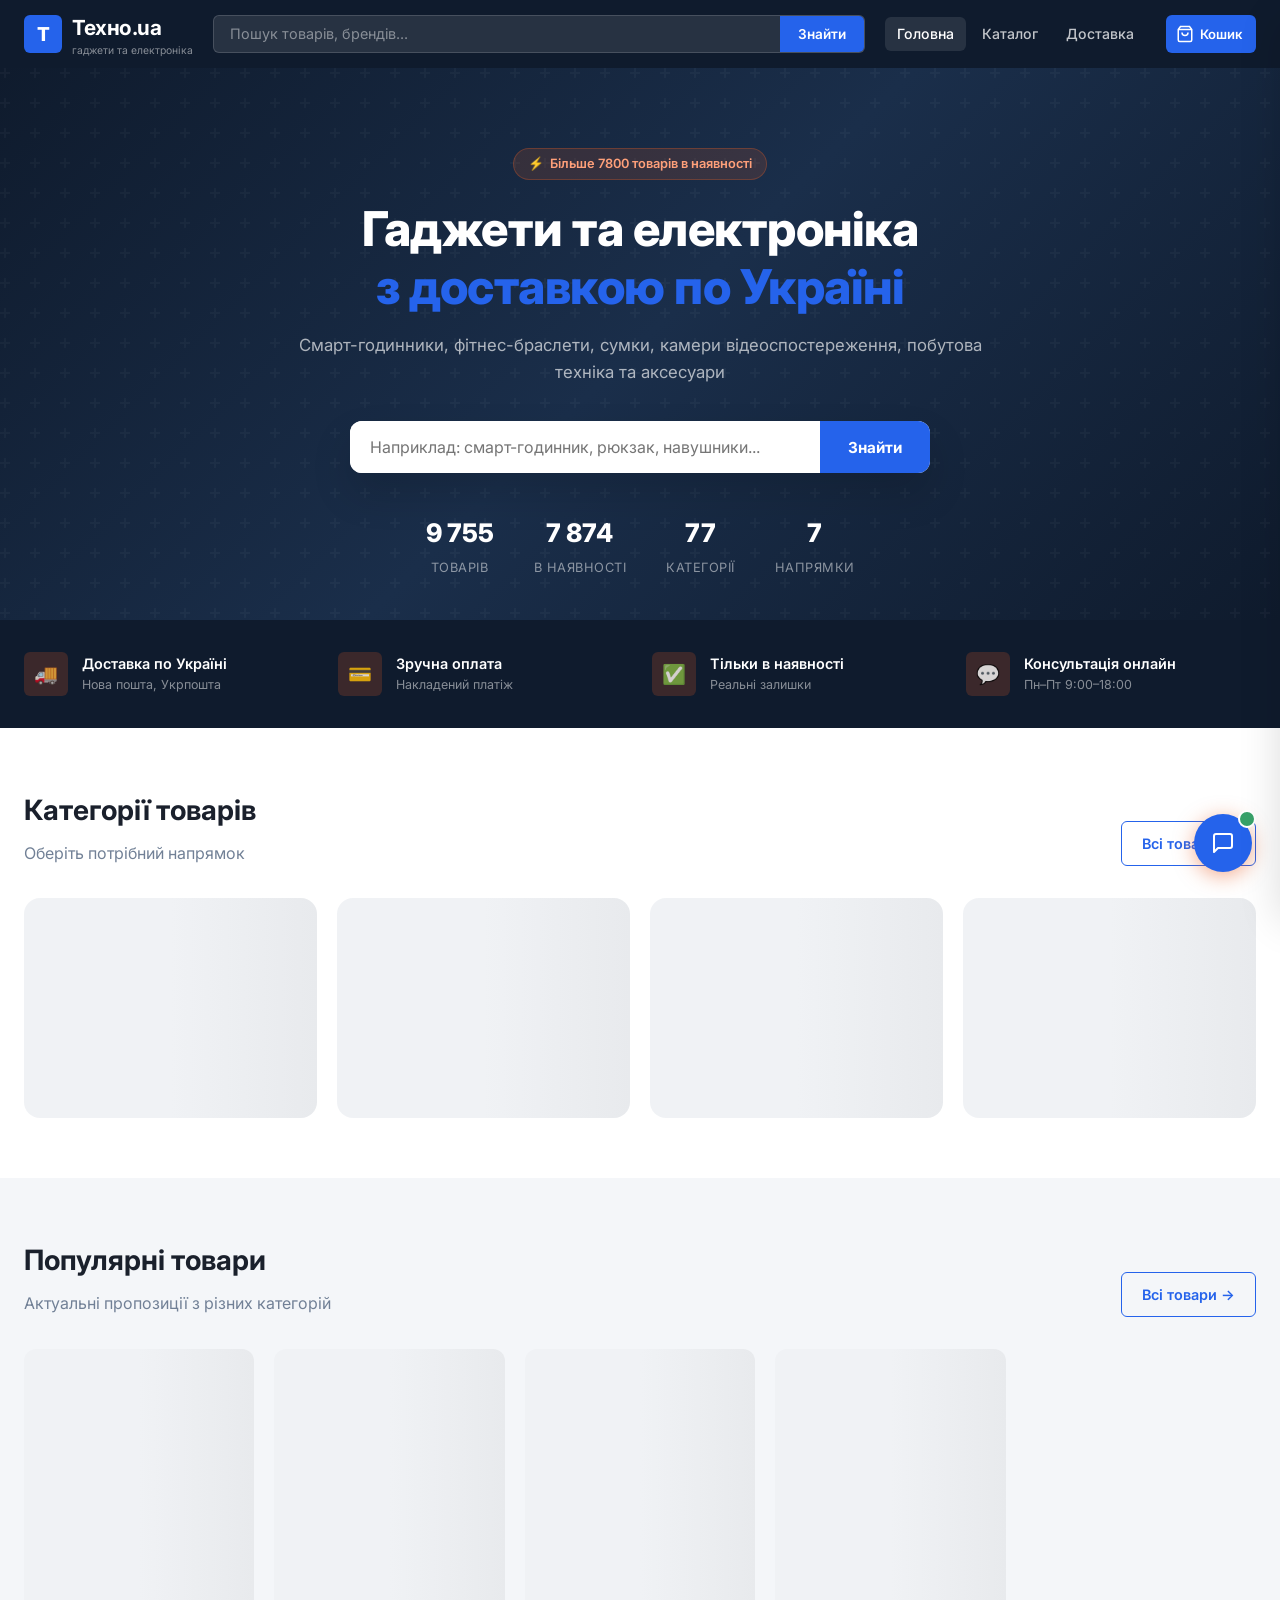
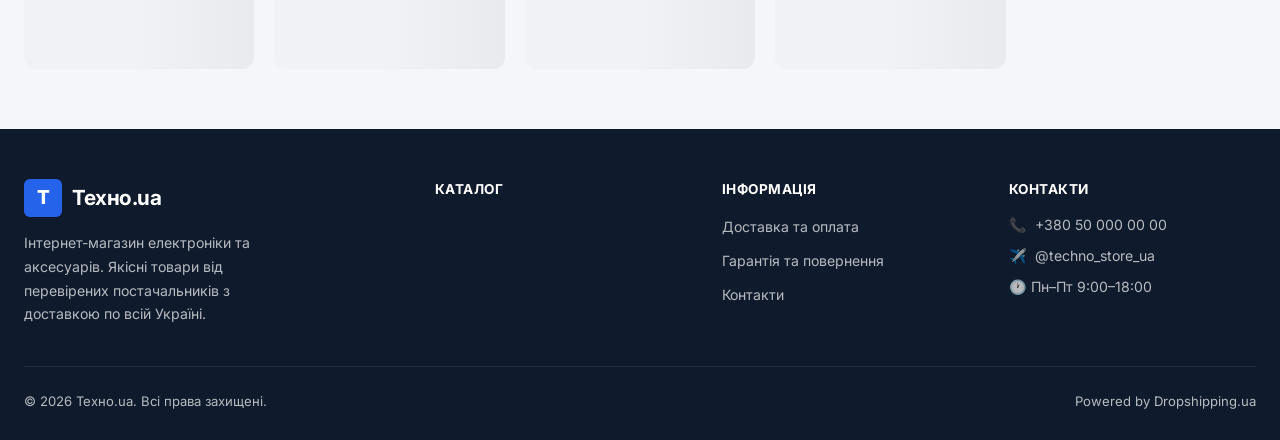
==== index.html @ caac03dc "feat: initial electronics shop setup — Техно.ua - build.py for feed 3537 (electronics/bags/watches)," ====
<!DOCTYPE html>
<html lang="uk">
<head>
  <meta charset="UTF-8">
  <meta name="viewport" content="width=device-width, initial-scale=1.0">
  <title>Техно.ua — Гаджети, годинники та електроніка з доставкою по Україні</title>
  <meta name="description" content="Інтернет-магазин електроніки та аксесуарів. Понад 7800 товарів в наявності: смарт-годинники, сумки, камери, побутова техніка. Доставка Новою Поштою по всій Україні.">
  <link rel="canonical" href="https://techno-ua.store/">
  <meta property="og:type" content="website">
  <meta property="og:url" content="https://techno-ua.store/">
  <meta property="og:title" content="Техно.ua — Гаджети та електроніка з доставкою">
  <meta property="og:description" content="Понад 7800 товарів в наявності: смарт-годинники, фітнес-браслети, сумки, камери, побутова техніка. Доставка по Україні.">
  <meta property="og:locale" content="uk_UA">
  <script type="application/ld+json">
  {"@context":"https://schema.org","@type":"OnlineStore","name":"Техно.ua","description":"Інтернет-магазин електроніки та аксесуарів з доставкою по Україні","url":"https://techno-ua.store","areaServed":"UA","currenciesAccepted":"UAH"}
  </script>
  <link rel="icon" type="image/svg+xml" href="favicon.svg">
  <link rel="preconnect" href="https://fonts.googleapis.com">
  <link rel="stylesheet" href="https://fonts.googleapis.com/css2?family=Inter:wght@400;500;600;700;800&display=swap">
  <link rel="stylesheet" href="css/style.css">
</head>
<body>

<header class="header" id="header">
  <div class="container">
    <div class="header__inner">
      <a href="index.html" class="logo">
        <div class="logo__mark">Т</div>
        <div>
          <span class="logo__text">Техно.ua</span>
          <span class="logo__sub">гаджети та електроніка</span>
        </div>
      </a>
      <div class="header__search">
        <input type="text" id="headerSearchInput" placeholder="Пошук товарів, брендів...">
        <button id="headerSearchBtn">Знайти</button>
      </div>
      <nav class="header__nav">
        <a href="index.html" class="active">Головна</a>
        <a href="catalog.html">Каталог</a>
        <a href="delivery.html">Доставка</a>
      </nav>
      <div class="header__actions">
        <button class="cart-btn" onclick="toggleCart()" title="Кошик">
          <svg width="18" height="18" fill="none" stroke="currentColor" stroke-width="2" viewBox="0 0 24 24">
            <path d="M6 2L3 6v14a2 2 0 002 2h14a2 2 0 002-2V6l-3-4z"/>
            <line x1="3" y1="6" x2="21" y2="6"/>
            <path d="M16 10a4 4 0 01-8 0"/>
          </svg>
          Кошик
          <span class="cart-badge" id="cartBadge">0</span>
        </button>
      </div>
    </div>
  </div>
</header>

<section class="hero">
  <div class="container">
    <div class="hero__inner">
      <div class="hero__tag">
        <span>⚡</span> Більше 7800 товарів в наявності
      </div>
      <h1>Гаджети та електроніка<br><span>з доставкою по Україні</span></h1>
      <p class="hero__sub">Смарт-годинники, фітнес-браслети, сумки, камери відеоспостереження, побутова техніка та аксесуари</p>
      <div class="hero__search">
        <input type="text" id="heroSearch" placeholder="Наприклад: смарт-годинник, рюкзак, навушники...">
        <button onclick="heroSearch()">Знайти</button>
      </div>
      <div class="hero__stats" id="heroStats">
        <div class="hero-stat"><span class="hero-stat__num">9 755</span><span class="hero-stat__label">Товарів</span></div>
        <div class="hero-stat"><span class="hero-stat__num">7 874</span><span class="hero-stat__label">В наявності</span></div>
        <div class="hero-stat"><span class="hero-stat__num">77</span><span class="hero-stat__label">Категорії</span></div>
        <div class="hero-stat"><span class="hero-stat__num">7</span><span class="hero-stat__label">Напрямки</span></div>
      </div>
    </div>
  </div>
</section>

<div class="features-strip">
  <div class="container">
    <div class="features-strip__grid">
      <div class="feature-item">
        <div class="feature-item__icon">🚚</div>
        <div>
          <div class="feature-item__title">Доставка по Україні</div>
          <div class="feature-item__sub">Нова пошта, Укрпошта</div>
        </div>
      </div>
      <div class="feature-item">
        <div class="feature-item__icon">💳</div>
        <div>
          <div class="feature-item__title">Зручна оплата</div>
          <div class="feature-item__sub">Накладений платіж</div>
        </div>
      </div>
      <div class="feature-item">
        <div class="feature-item__icon">✅</div>
        <div>
          <div class="feature-item__title">Тільки в наявності</div>
          <div class="feature-item__sub">Реальні залишки</div>
        </div>
      </div>
      <div class="feature-item">
        <div class="feature-item__icon">💬</div>
        <div>
          <div class="feature-item__title">Консультація онлайн</div>
          <div class="feature-item__sub">Пн–Пт 9:00–18:00</div>
        </div>
      </div>
    </div>
  </div>
</div>

<section class="section section--white">
  <div class="container">
    <div class="section__head">
      <div>
        <h2 class="section-title">Категорії товарів</h2>
        <p class="section-subtitle" style="margin-bottom:0">Оберіть потрібний напрямок</p>
      </div>
      <a href="catalog.html" class="btn btn--secondary">Всі товари →</a>
    </div>
    <div class="category-grid" id="categoryGrid">
      <div style="height:220px;border-radius:16px" class="skeleton"></div>
      <div style="height:220px;border-radius:16px" class="skeleton"></div>
      <div style="height:220px;border-radius:16px" class="skeleton"></div>
      <div style="height:220px;border-radius:16px" class="skeleton"></div>
    </div>
  </div>
</section>

<section class="section">
  <div class="container">
    <div class="section__head">
      <div>
        <h2 class="section-title">Популярні товари</h2>
        <p class="section-subtitle" style="margin-bottom:0">Актуальні пропозиції з різних категорій</p>
      </div>
      <a href="catalog.html" class="btn btn--secondary">Всі товари →</a>
    </div>
    <div class="products-grid" id="featuredGrid">
      <div style="height:320px;border-radius:12px" class="skeleton"></div>
      <div style="height:320px;border-radius:12px" class="skeleton"></div>
      <div style="height:320px;border-radius:12px" class="skeleton"></div>
      <div style="height:320px;border-radius:12px" class="skeleton"></div>
    </div>
  </div>
</section>

<footer class="footer">
  <div class="container">
    <div class="footer__grid">
      <div class="footer__brand">
        <a href="index.html" class="logo" style="margin-bottom:14px">
          <div class="logo__mark">Т</div>
          <span class="logo__text">Техно.ua</span>
        </a>
        <p>Інтернет-магазин електроніки та аксесуарів. Якісні товари від перевірених постачальників з доставкою по всій Україні.</p>
      </div>
      <div>
        <h4>Каталог</h4>
        <ul id="footerCats"></ul>
      </div>
      <div>
        <h4>Інформація</h4>
        <ul>
          <li><a href="delivery.html">Доставка та оплата</a></li>
          <li><a href="#">Гарантія та повернення</a></li>
          <li><a href="#">Контакти</a></li>
        </ul>
      </div>
      <div>
        <h4>Контакти</h4>
        <ul class="footer__contact">
          <li>📞 <a href="tel:+380500000000">+380 50 000 00 00</a></li>
          <li>✈️ <a href="https://t.me/techno_store_ua" target="_blank" rel="noopener">@techno_store_ua</a></li>
          <li>🕐 Пн–Пт 9:00–18:00</li>
        </ul>
      </div>
    </div>
    <div class="footer__bottom">
      <span>© 2026 Техно.ua. Всі права захищені.</span>
      <span>Powered by Dropshipping.ua</span>
    </div>
  </div>
</footer>

<script src="config.js"></script>
<script src="js/app.js"></script>
<script src="js/chat.js"></script>
<script>
function heroSearch() {
  const q = document.getElementById('heroSearch').value.trim();
  if (q) window.location.href = `catalog.html?search=${encodeURIComponent(q)}`;
}
document.getElementById('heroSearch').addEventListener('keydown', e => {
  if (e.key === 'Enter') heroSearch();
});

const GROUP_EMOJI = {
  godynnyky: '⌚', sumky: '👜', valisy: '🧳',
  elektronika: '🎧', bezpeka: '📷', dim: '🏠', foto: '📸',
};

async function initHome() {
  try {
    const catalog = await DataLoader.catalog();

    document.getElementById('heroStats').innerHTML = `
      <div class="hero-stat"><span class="hero-stat__num">${catalog.stats.total.toLocaleString('uk')}</span><span class="hero-stat__label">Товарів</span></div>
      <div class="hero-stat"><span class="hero-stat__num">${catalog.stats.available.toLocaleString('uk')}</span><span class="hero-stat__label">В наявності</span></div>
      <div class="hero-stat"><span class="hero-stat__num">${catalog.stats.categories}</span><span class="hero-stat__label">Категорії</span></div>
      <div class="hero-stat"><span class="hero-stat__num">${catalog.stats.groups}</span><span class="hero-stat__label">Напрямки</span></div>`;

    document.getElementById('categoryGrid').innerHTML = catalog.groups.map(g => `
      <a href="catalog.html?group=${g.id}" class="category-card">
        <div class="category-card__img${g.cover ? '' : ' category-card__img--placeholder'}">
          ${g.cover
            ? `<img src="${g.cover}" alt="${escHtml(g.name)}" loading="lazy">`
            : `<span>${GROUP_EMOJI[g.id] || '📦'}</span>`}
        </div>
        <div class="category-card__body">
          <div>
            <div class="category-card__name">${escHtml(g.name)}</div>
            <div class="category-card__count">${g.total.toLocaleString('uk')} товарів</div>
          </div>
          <div class="category-card__arrow">→</div>
        </div>
      </a>`).join('');

    document.getElementById('footerCats').innerHTML = catalog.groups.map(g =>
      `<li><a href="catalog.html?group=${g.id}">${escHtml(g.name)}</a></li>`).join('');

    const featured = await DataLoader.featured();
    document.getElementById('featuredGrid').innerHTML = featured.slice(0, 8).map(renderProductCard).join('');

  } catch (e) {
    console.error(e);
  }
}

initHome();
</script>
</body>
</html>
---- css/style.css ----
/* =============================================
   CSS VARIABLES & RESET
   ============================================= */
:root {
  --primary:       #0f1b2d;
  --primary-light: #1a2e4a;
  --accent:        #2563EB;
  --accent-hover:  #1d4ed8;
  --accent-light:  #eff6ff;
  --bg:            #f4f6f9;
  --card:          #ffffff;
  --text:          #1a202c;
  --text-2:        #4a5568;
  --text-muted:    #718096;
  --border:        #e2e8f0;
  --border-light:  #f0f2f5;
  --success:       #38a169;
  --success-bg:    #f0fff4;
  --danger:        #e53e3e;
  --shadow-sm:     0 1px 3px rgba(0,0,0,.08);
  --shadow-md:     0 4px 12px rgba(0,0,0,.10);
  --shadow-lg:     0 8px 30px rgba(0,0,0,.12);
  --shadow-xl:     0 20px 40px rgba(0,0,0,.14);
  --radius-sm:     6px;
  --radius:        12px;
  --radius-lg:     16px;
  --radius-xl:     24px;
  --transition:    .2s ease;
  --header-h:      68px;
}

*, *::before, *::after { box-sizing: border-box; margin: 0; padding: 0; }
html { scroll-behavior: smooth; }
body {
  font-family: 'Inter', -apple-system, BlinkMacSystemFont, 'Segoe UI', sans-serif;
  background: var(--bg);
  color: var(--text);
  line-height: 1.6;
  min-height: 100vh;
}
img { display: block; max-width: 100%; }
a { text-decoration: none; color: inherit; }
button { cursor: pointer; border: none; background: none; font-family: inherit; }
input, textarea, select { font-family: inherit; }
ul { list-style: none; }

/* =============================================
   LAYOUT
   ============================================= */
.container {
  max-width: 1280px;
  margin: 0 auto;
  padding: 0 24px;
}
.container--narrow { max-width: 960px; }

/* =============================================
   TYPOGRAPHY
   ============================================= */
.section-title {
  font-size: 1.75rem;
  font-weight: 700;
  color: var(--text);
  margin-bottom: 8px;
}
.section-subtitle {
  font-size: 1rem;
  color: var(--text-muted);
  margin-bottom: 32px;
}

/* =============================================
   BUTTONS
   ============================================= */
.btn {
  display: inline-flex;
  align-items: center;
  gap: 8px;
  padding: 10px 20px;
  border-radius: var(--radius-sm);
  font-size: .9rem;
  font-weight: 600;
  transition: all var(--transition);
  white-space: nowrap;
}
.btn--primary {
  background: var(--accent);
  color: #fff;
}
.btn--primary:hover { background: var(--accent-hover); transform: translateY(-1px); box-shadow: 0 4px 12px rgba(232,93,38,.35); }
.btn--secondary {
  background: transparent;
  color: var(--accent);
  border: 1.5px solid var(--accent);
}
.btn--secondary:hover { background: var(--accent-light); }
.btn--dark {
  background: var(--primary);
  color: #fff;
}
.btn--dark:hover { background: var(--primary-light); }
.btn--ghost {
  background: rgba(255,255,255,.12);
  color: #fff;
  border: 1.5px solid rgba(255,255,255,.25);
}
.btn--ghost:hover { background: rgba(255,255,255,.22); }
.btn--sm { padding: 7px 14px; font-size: .8rem; }
.btn--lg { padding: 14px 28px; font-size: 1rem; }
.btn--full { width: 100%; justify-content: center; }
.btn:disabled { opacity: .5; cursor: not-allowed; transform: none !important; }

/* =============================================
   HEADER
   ============================================= */
.header {
  position: fixed;
  top: 0; left: 0; right: 0;
  height: var(--header-h);
  background: var(--primary);
  z-index: 1000;
  transition: box-shadow var(--transition);
  display: flex;
  align-items: center;
}
.header.scrolled { box-shadow: 0 2px 20px rgba(0,0,0,.3); }
.header > .container { width: 100%; }
.header__inner {
  display: grid;
  grid-template-columns: auto 1fr auto auto;
  align-items: center;
  gap: 20px;
  width: 100%;
}
.logo {
  display: flex;
  align-items: center;
  gap: 10px;
  flex-shrink: 0;
}
.logo__mark {
  width: 38px; height: 38px;
  background: var(--accent);
  border-radius: var(--radius-sm);
  display: flex; align-items: center; justify-content: center;
  font-size: 1.2rem;
  font-weight: 800;
  color: #fff;
}
.logo__text {
  font-size: 1.3rem;
  font-weight: 700;
  color: #fff;
  letter-spacing: -.5px;
}
.logo__sub {
  font-size: .65rem;
  color: rgba(255,255,255,.5);
  font-weight: 400;
  display: block;
  line-height: 1;
  margin-top: 2px;
}

.header__search {
  flex: 1 1 0%;
  min-width: 0;
  max-width: 700px;
  display: flex;
  height: 38px;
  background: rgba(255,255,255,.1);
  border-radius: var(--radius-sm);
  border: 1.5px solid rgba(255,255,255,.15);
  overflow: hidden;
  transition: border-color var(--transition);
}
.header__search:focus-within {
  border-color: var(--accent);
  background: rgba(255,255,255,.15);
}
.header__search input {
  flex: 1;
  background: none;
  border: none;
  color: #fff;
  padding: 0 16px;
  font-size: .9rem;
  outline: none;
}
.header__search input::placeholder { color: rgba(255,255,255,.45); }
.header__search button {
  padding: 0 18px;
  background: var(--accent);
  color: #fff;
  font-weight: 600;
  font-size: .85rem;
  transition: background var(--transition);
}
.header__search button:hover { background: var(--accent-hover); }

.header__actions {
  display: flex;
  align-items: center;
  gap: 12px;
  flex-shrink: 0;
}
.header__nav {
  display: flex;
  align-items: center;
  gap: 4px;
  flex-shrink: 0;
}
.header__nav a {
  color: rgba(255,255,255,.75);
  font-size: .88rem;
  font-weight: 500;
  padding: 6px 12px;
  border-radius: var(--radius-sm);
  transition: all var(--transition);
}
.header__nav a:hover, .header__nav a.active {
  color: #fff;
  background: rgba(255,255,255,.1);
}
.cart-btn {
  position: relative;
  height: 38px;
  padding: 0 14px 0 10px;
  border-radius: var(--radius-sm);
  background: var(--accent);
  border: none;
  color: #fff;
  display: flex; align-items: center; gap: 6px;
  font-size: .82rem;
  font-weight: 600;
  transition: all var(--transition);
  white-space: nowrap;
  flex-shrink: 0;
}
.cart-btn:hover { background: var(--accent-hover); transform: translateY(-1px); }
.cart-btn__label { display: flex; align-items: center; gap: 6px; }
.cart-badge {
  background: #fff;
  color: var(--accent);
  font-size: .72rem;
  font-weight: 800;
  min-width: 20px; height: 20px;
  border-radius: 10px;
  display: none; align-items: center; justify-content: center;
  padding: 0 5px;
}
.cart-badge.visible { display: flex; }

/* =============================================
   HERO
   ============================================= */
.hero {
  margin-top: var(--header-h);
  background: linear-gradient(135deg, #0f1b2d 0%, #1a2e4a 50%, #0f1b2d 100%);
  padding: 80px 0 40px;
  min-height: 480px;
  display: flex;
  align-items: center;
  position: relative;
  overflow: hidden;
}
.hero::before {
  content: '';
  position: absolute; inset: 0;
  background: url("data:image/svg+xml,%3Csvg width='60' height='60' viewBox='0 0 60 60' xmlns='http://www.w3.org/2000/svg'%3E%3Cg fill='none' fill-rule='evenodd'%3E%3Cg fill='%23ffffff' fill-opacity='0.03'%3E%3Cpath d='M36 34v-4h-2v4h-4v2h4v4h2v-4h4v-2h-4zm0-30V0h-2v4h-4v2h4v4h2V6h4V4h-4zM6 34v-4H4v4H0v2h4v4h2v-4h4v-2H6zM6 4V0H4v4H0v2h4v4h2V6h4V4H6z'/%3E%3C/g%3E%3C/g%3E%3C/svg%3E");
}
.hero__inner {
  position: relative;
  text-align: center;
  max-width: 720px;
  margin: 0 auto;
}
.hero__tag {
  display: inline-flex;
  align-items: center;
  gap: 6px;
  background: rgba(232,93,38,.15);
  border: 1px solid rgba(232,93,38,.3);
  color: #ffa07a;
  padding: 5px 14px;
  border-radius: 20px;
  font-size: .8rem;
  font-weight: 600;
  margin-bottom: 20px;
}
.hero h1 {
  font-size: clamp(2rem, 5vw, 3rem);
  font-weight: 800;
  color: #fff;
  line-height: 1.2;
  margin-bottom: 16px;
  letter-spacing: -.5px;
}
.hero h1 span { color: var(--accent); }
.hero__sub {
  font-size: 1.05rem;
  color: rgba(255,255,255,.65);
  margin-bottom: 36px;
}
.hero__search {
  display: flex;
  background: #fff;
  border-radius: var(--radius);
  overflow: hidden;
  box-shadow: var(--shadow-xl);
  max-width: 580px;
  margin: 0 auto 40px;
}
.hero__search input {
  flex: 1;
  border: none;
  padding: 16px 20px;
  font-size: 1rem;
  outline: none;
  color: var(--text);
}
.hero__search button {
  padding: 0 28px;
  background: var(--accent);
  color: #fff;
  font-weight: 700;
  font-size: .95rem;
  transition: background var(--transition);
  white-space: nowrap;
}
.hero__search button:hover { background: var(--accent-hover); }
.hero__stats {
  display: flex;
  justify-content: center;
  gap: 40px;
  flex-wrap: wrap;
}
.hero-stat {
  text-align: center;
}
.hero-stat__num {
  font-size: 1.6rem;
  font-weight: 800;
  color: #fff;
  display: block;
}
.hero-stat__label {
  font-size: .8rem;
  color: rgba(255,255,255,.5);
  text-transform: uppercase;
  letter-spacing: .5px;
}

/* =============================================
   SECTIONS
   ============================================= */
.section { padding: 60px 0; }
.section--sm { padding: 40px 0; }
.section--grey { background: var(--bg); }
.section--white { background: #fff; }
.section--dark { background: var(--primary); color: #fff; }
.section__head {
  display: flex;
  align-items: flex-end;
  justify-content: space-between;
  margin-bottom: 32px;
  flex-wrap: wrap;
  gap: 12px;
}

/* =============================================
   CATEGORY CARDS
   ============================================= */
.category-grid {
  display: grid;
  grid-template-columns: repeat(auto-fill, minmax(260px, 1fr));
  gap: 20px;
}
.category-card {
  background: var(--card);
  border-radius: var(--radius-lg);
  overflow: hidden;
  box-shadow: var(--shadow-sm);
  border: 1.5px solid var(--border);
  cursor: pointer;
  transition: all var(--transition);
  text-decoration: none;
  color: inherit;
  display: block;
}
.category-card:hover {
  transform: translateY(-4px);
  box-shadow: var(--shadow-lg);
  border-color: var(--accent);
}
.category-card__img {
  height: 160px;
  overflow: hidden;
  background: #f0f2f5;
  position: relative;
}
.category-card__img img {
  width: 100%; height: 100%;
  object-fit: cover;
  transition: transform .4s ease;
}
.category-card:hover .category-card__img img { transform: scale(1.05); }
.category-card__img--placeholder {
  display: flex; align-items: center; justify-content: center;
  font-size: 3rem;
}
.category-card__body {
  padding: 16px 18px;
  display: flex;
  align-items: center;
  justify-content: space-between;
}
.category-card__name {
  font-weight: 600;
  font-size: .95rem;
  color: var(--text);
}
.category-card__count {
  font-size: .8rem;
  color: var(--text-muted);
  margin-top: 2px;
}
.category-card__arrow {
  width: 32px; height: 32px;
  background: var(--accent-light);
  border-radius: 50%;
  display: flex; align-items: center; justify-content: center;
  color: var(--accent);
  font-size: .8rem;
  flex-shrink: 0;
  transition: all var(--transition);
}
.category-card:hover .category-card__arrow {
  background: var(--accent);
  color: #fff;
}

/* Sub-categories in catalog sidebar */
.cat-group { margin-bottom: 8px; }
.cat-group__title {
  font-weight: 700;
  font-size: .8rem;
  text-transform: uppercase;
  letter-spacing: .5px;
  color: var(--text-muted);
  padding: 8px 12px 4px;
}
.cat-item {
  display: flex;
  align-items: center;
  justify-content: space-between;
  padding: 8px 12px;
  border-radius: var(--radius-sm);
  cursor: pointer;
  transition: all var(--transition);
  font-size: .9rem;
  color: var(--text-2);
}
.cat-item:hover, .cat-item.active {
  background: var(--accent-light);
  color: var(--accent);
}
.cat-item .count {
  font-size: .75rem;
  background: var(--border);
  padding: 2px 7px;
  border-radius: 10px;
  color: var(--text-muted);
}
.cat-item.active .count { background: var(--accent); color: #fff; }

/* =============================================
   PRODUCT CARDS
   ============================================= */
.products-grid {
  display: grid;
  grid-template-columns: repeat(auto-fill, minmax(220px, 1fr));
  gap: 20px;
}
.product-card {
  background: var(--card);
  border-radius: var(--radius);
  border: 1.5px solid var(--border);
  overflow: hidden;
  box-shadow: var(--shadow-sm);
  transition: all var(--transition);
  display: flex;
  flex-direction: column;
  position: relative;
}
.product-card:hover {
  transform: translateY(-3px);
  box-shadow: var(--shadow-md);
  border-color: #c5cfe0;
}
.product-card__img {
  aspect-ratio: 1;
  background: #f8f9fb;
  overflow: hidden;
  display: flex;
  align-items: center;
  justify-content: center;
  padding: 12px;
}
.product-card__img img {
  width: 100%; height: 100%;
  object-fit: contain;
  transition: transform .3s ease;
}
.product-card:hover .product-card__img img { transform: scale(1.06); }
.product-card__img--empty {
  font-size: 3rem;
  color: var(--border);
}
.product-card--unavailable .product-card__img img {
  opacity: .5;
  filter: grayscale(.4);
}
.product-card__unavailable {
  font-size: .8rem;
  color: var(--text-muted);
  padding: 6px 0;
}
.product-card__body {
  padding: 14px 14px 0;
  flex: 1;
}
.product-card__vendor {
  font-size: .72rem;
  font-weight: 600;
  color: var(--text-muted);
  text-transform: uppercase;
  letter-spacing: .4px;
  margin-bottom: 5px;
}
.product-card__name {
  font-size: .88rem;
  font-weight: 600;
  color: var(--text);
  line-height: 1.4;
  display: -webkit-box;
  -webkit-line-clamp: 2;
  -webkit-box-orient: vertical;
  overflow: hidden;
  margin-bottom: 10px;
  cursor: pointer;
}
.product-card__name:hover { color: var(--accent); }
.product-card__price {
  font-size: 1.15rem;
  font-weight: 800;
  color: var(--accent);
}
.product-card__price-sub {
  font-size: .75rem;
  color: var(--text-muted);
}
.product-card__footer {
  padding: 12px 14px 14px;
  display: flex;
  gap: 8px;
}
.product-card__footer .btn { flex: 1; padding: 8px 10px; font-size: .8rem; }

/* Skeleton loader */
.skeleton {
  background: linear-gradient(90deg, #f0f2f5 25%, #e8eaed 50%, #f0f2f5 75%);
  background-size: 200% 100%;
  animation: skeleton-shimmer 1.4s infinite;
  border-radius: 4px;
}
@keyframes skeleton-shimmer {
  0% { background-position: 200% 0; }
  100% { background-position: -200% 0; }
}
.product-card--skeleton .product-card__img { background: #f0f2f5; }
.skeleton-line { height: 12px; margin: 6px 0; }
.skeleton-line--title { height: 14px; width: 90%; }
.skeleton-line--short { width: 50%; }

/* =============================================
   CATALOG PAGE
   ============================================= */
.catalog-layout {
  display: grid;
  grid-template-columns: 260px 1fr;
  gap: 28px;
  margin-top: calc(var(--header-h) + 20px);
  padding-bottom: 60px;
}
.catalog-sidebar {
  position: sticky;
  top: calc(var(--header-h) + 20px);
  height: calc(100vh - var(--header-h) - 40px);
  overflow-y: auto;
  background: var(--card);
  border-radius: var(--radius-lg);
  border: 1.5px solid var(--border);
  padding: 20px 0;
  scrollbar-width: thin;
  scrollbar-color: var(--border) transparent;
}
.catalog-sidebar::-webkit-scrollbar { width: 4px; }
.catalog-sidebar::-webkit-scrollbar-track { background: transparent; }
.catalog-sidebar::-webkit-scrollbar-thumb { background: var(--border); border-radius: 2px; }

.sidebar-section { padding: 0 16px 16px; border-bottom: 1px solid var(--border-light); margin-bottom: 16px; }
.sidebar-section:last-child { border-bottom: none; margin-bottom: 0; }
.sidebar-section__title {
  font-weight: 700;
  font-size: .8rem;
  text-transform: uppercase;
  letter-spacing: .5px;
  color: var(--text-muted);
  margin-bottom: 12px;
}

.filter-range { display: flex; gap: 8px; align-items: center; }
.filter-range input[type="number"] {
  width: 90px;
  border: 1.5px solid var(--border);
  border-radius: var(--radius-sm);
  padding: 7px 10px;
  font-size: .85rem;
  color: var(--text);
  outline: none;
  transition: border-color var(--transition);
}
.filter-range input:focus { border-color: var(--accent); }
.filter-range span { color: var(--text-muted); font-size: .85rem; }

.filter-toggle {
  display: flex;
  align-items: center;
  justify-content: space-between;
  gap: 10px;
  cursor: pointer;
}
.filter-toggle label { font-size: .9rem; color: var(--text-2); cursor: pointer; font-weight: 500; }
.toggle-switch {
  width: 42px; height: 24px;
  background: var(--border);
  border-radius: 12px;
  position: relative;
  transition: background var(--transition);
  flex-shrink: 0;
  cursor: pointer;
}
.toggle-switch.on { background: var(--success); }
.toggle-switch::after {
  content: '';
  position: absolute;
  width: 18px; height: 18px;
  background: #fff;
  border-radius: 50%;
  top: 3px; left: 3px;
  transition: transform var(--transition);
  box-shadow: 0 1px 3px rgba(0,0,0,.2);
}
.toggle-switch.on::after { transform: translateX(18px); }

.vendor-list { max-height: 180px; overflow-y: auto; }
.vendor-check {
  display: flex;
  align-items: center;
  gap: 8px;
  padding: 4px 0;
  cursor: pointer;
  font-size: .88rem;
  color: var(--text-2);
}
.vendor-check input[type="checkbox"] { accent-color: var(--accent); width: 15px; height: 15px; cursor: pointer; }

.catalog-main {}
.catalog-filter-btn { display: none; }
.catalog-topbar {
  display: flex;
  align-items: center;
  justify-content: space-between;
  margin-bottom: 20px;
  flex-wrap: wrap;
  gap: 12px;
}
.catalog-topbar__info {
  font-size: .9rem;
  color: var(--text-muted);
}
.catalog-topbar__info strong { color: var(--text); }
.sort-select {
  border: 1.5px solid var(--border);
  border-radius: var(--radius-sm);
  padding: 8px 12px;
  font-size: .88rem;
  color: var(--text);
  background: var(--card);
  outline: none;
  cursor: pointer;
  transition: border-color var(--transition);
}
.sort-select:focus { border-color: var(--accent); }

/* Breadcrumbs */
.breadcrumb {
  display: flex;
  align-items: center;
  gap: 6px;
  font-size: .85rem;
  color: var(--text-muted);
  margin-bottom: 20px;
  flex-wrap: wrap;
}
.breadcrumb a { color: var(--text-muted); transition: color var(--transition); }
.breadcrumb a:hover { color: var(--accent); }
.breadcrumb__sep { color: var(--border); }
.breadcrumb__current { color: var(--text-2); font-weight: 500; }

/* Pagination */
.pagination {
  display: flex;
  align-items: center;
  justify-content: center;
  gap: 6px;
  margin-top: 40px;
  flex-wrap: wrap;
}
.page-btn {
  width: 38px; height: 38px;
  border-radius: var(--radius-sm);
  display: flex; align-items: center; justify-content: center;
  font-size: .88rem;
  font-weight: 600;
  border: 1.5px solid var(--border);
  background: var(--card);
  color: var(--text-2);
  transition: all var(--transition);
  cursor: pointer;
}
.page-btn:hover { border-color: var(--accent); color: var(--accent); }
.page-btn.active { background: var(--accent); border-color: var(--accent); color: #fff; }
.page-btn:disabled { opacity: .4; cursor: not-allowed; }

/* =============================================
   PRODUCT PAGE
   ============================================= */
.product-layout {
  display: grid;
  grid-template-columns: minmax(0, 1fr) minmax(0, 1fr);
  gap: 40px;
  margin-top: calc(var(--header-h) + 30px);
  padding-bottom: 60px;
}
.gallery {
  position: sticky;
  top: calc(var(--header-h) + 20px);
  align-self: start;
}
.gallery__main {
  background: var(--card);
  border-radius: var(--radius-lg);
  border: 1.5px solid var(--border);
  aspect-ratio: 1;
  display: flex;
  align-items: center;
  justify-content: center;
  padding: 20px;
  overflow: hidden;
  margin-bottom: 12px;
  cursor: zoom-in;
}
.gallery__main img {
  width: 100%; height: 100%;
  object-fit: contain;
  transition: transform .3s ease;
}
.gallery__main:hover img { transform: scale(1.05); }
.gallery__thumbs {
  display: flex;
  gap: 10px;
  overflow-x: auto;
  scrollbar-width: none;
  padding-bottom: 4px;
}
.gallery__thumbs::-webkit-scrollbar { display: none; }
.gallery__thumb {
  width: 72px; height: 72px;
  border-radius: var(--radius-sm);
  border: 2px solid var(--border);
  overflow: hidden;
  flex-shrink: 0;
  cursor: pointer;
  transition: border-color var(--transition);
  background: #f8f9fb;
  display: flex; align-items: center; justify-content: center;
  padding: 4px;
}
.gallery__thumb img { width: 100%; height: 100%; object-fit: contain; }
.gallery__thumb.active { border-color: var(--accent); }
.gallery__thumb:hover { border-color: var(--accent); }

.product-info {}
.product-info__meta {
  display: flex;
  align-items: center;
  gap: 10px;
  margin-bottom: 12px;
  flex-wrap: wrap;
}
.product-info__vendor {
  font-size: .8rem;
  font-weight: 700;
  color: var(--text-muted);
  text-transform: uppercase;
  letter-spacing: .5px;
}
.product-info__code {
  font-size: .8rem;
  color: var(--text-muted);
  background: var(--bg);
  padding: 3px 8px;
  border-radius: 4px;
}
.product-info h1 {
  font-size: 1.5rem;
  font-weight: 700;
  line-height: 1.3;
  margin-bottom: 20px;
  color: var(--text);
}
.product-info__price-row {
  display: flex;
  align-items: baseline;
  gap: 12px;
  margin-bottom: 24px;
}
.product-info__price {
  font-size: 2.2rem;
  font-weight: 800;
  color: var(--accent);
}
.product-info__currency { font-size: 1.2rem; color: var(--text-muted); font-weight: 500; }
.product-info__actions {
  display: flex;
  gap: 12px;
  margin-bottom: 28px;
}
.product-info__actions .btn { flex: 1; padding: 13px 20px; font-size: .95rem; }
.product-info__desc {
  font-size: .9rem;
  color: var(--text-2);
  line-height: 1.7;
  margin-bottom: 24px;
  padding-bottom: 24px;
  border-bottom: 1px solid var(--border);
}

.specs-table { width: 100%; border-collapse: collapse; font-size: .88rem; }
.specs-table tr:nth-child(even) td { background: var(--bg); }
.specs-table td { padding: 9px 12px; color: var(--text-2); border-bottom: 1px solid var(--border-light); word-break: break-word; }
.specs-table td:first-child { color: var(--text-muted); width: 40%; font-weight: 500; }

/* =============================================
   CART SIDEBAR
   ============================================= */
.cart-overlay {
  position: fixed; inset: 0;
  background: rgba(0,0,0,.5);
  z-index: 1999;
  opacity: 0;
  pointer-events: none;
  transition: opacity var(--transition);
}
.cart-overlay.open { opacity: 1; pointer-events: auto; }
.cart-sidebar {
  position: fixed;
  top: 0; right: 0;
  width: 400px; max-width: 95vw;
  height: 100vh;
  background: var(--card);
  z-index: 2000;
  display: flex;
  flex-direction: column;
  transform: translateX(100%);
  transition: transform .3s ease;
  box-shadow: var(--shadow-xl);
}
.cart-sidebar.open { transform: translateX(0); }
.cart-header {
  padding: 20px 24px;
  border-bottom: 1px solid var(--border);
  display: flex;
  align-items: center;
  justify-content: space-between;
  flex-shrink: 0;
}
.cart-header h3 { font-size: 1.1rem; font-weight: 700; }
.cart-close {
  width: 32px; height: 32px;
  border-radius: 50%;
  background: var(--bg);
  display: flex; align-items: center; justify-content: center;
  font-size: 1.1rem;
  color: var(--text-muted);
  transition: all var(--transition);
}
.cart-close:hover { background: var(--border); color: var(--text); }
.cart-items { flex: 1; overflow-y: auto; padding: 16px 24px; }
.cart-item {
  display: flex;
  gap: 12px;
  padding: 14px 0;
  border-bottom: 1px solid var(--border-light);
}
.cart-item__img {
  width: 64px; height: 64px;
  border-radius: var(--radius-sm);
  border: 1.5px solid var(--border);
  overflow: hidden;
  flex-shrink: 0;
  background: #f8f9fb;
  display: flex; align-items: center; justify-content: center;
}
.cart-item__img img { width: 100%; height: 100%; object-fit: contain; }
.cart-item__info { flex: 1; }
.cart-item__name { font-size: .85rem; font-weight: 600; line-height: 1.3; margin-bottom: 4px; color: var(--text); }
.cart-item__price { font-size: .9rem; font-weight: 700; color: var(--accent); margin-bottom: 6px; }
.cart-item__qty {
  display: flex;
  align-items: center;
  gap: 0;
}
.cart-item__qty button {
  width: 26px; height: 26px;
  border: 1.5px solid var(--border);
  background: var(--bg);
  border-radius: 6px;
  font-size: 1rem;
  font-weight: 700;
  color: var(--text);
  cursor: pointer;
  display: flex; align-items: center; justify-content: center;
  transition: all var(--transition);
}
.cart-item__qty button:hover { border-color: var(--accent); color: var(--accent); }
.cart-item__qty span {
  min-width: 28px;
  text-align: center;
  font-size: .9rem;
  font-weight: 700;
}
.cart-item__remove { color: var(--text-muted); font-size: 1.1rem; align-self: flex-start; transition: color var(--transition); }
.cart-item__remove:hover { color: var(--danger); }
.cart-footer {
  padding: 20px 24px;
  border-top: 1px solid var(--border);
  flex-shrink: 0;
}
.cart-total {
  display: flex;
  justify-content: space-between;
  align-items: baseline;
  margin-bottom: 16px;
}
.cart-total span { color: var(--text-muted); }
.cart-total strong { font-size: 1.4rem; font-weight: 800; color: var(--text); }
.cart-empty {
  text-align: center;
  padding: 60px 20px;
  color: var(--text-muted);
}
.cart-empty svg { opacity: .2; margin: 0 auto 16px; }

/* =============================================
   ORDER MODAL
   ============================================= */
.modal-overlay {
  position: fixed; inset: 0;
  background: rgba(0,0,0,.55);
  z-index: 3000;
  display: flex;
  align-items: center;
  justify-content: center;
  padding: 20px;
  opacity: 0;
  pointer-events: none;
  transition: opacity var(--transition);
}
.modal-overlay.open { opacity: 1; pointer-events: auto; }
.modal {
  background: var(--card);
  border-radius: var(--radius-xl);
  width: 100%;
  max-width: 480px;
  padding: 32px;
  transform: scale(.95) translateY(10px);
  transition: transform .3s ease;
  position: relative;
}
.modal-overlay.open .modal { transform: scale(1) translateY(0); }
.modal__close {
  position: absolute;
  top: 16px; right: 16px;
  width: 32px; height: 32px;
  border-radius: 50%;
  background: var(--bg);
  display: flex; align-items: center; justify-content: center;
  color: var(--text-muted);
  font-size: 1.1rem;
  transition: all var(--transition);
}
.modal__close:hover { background: var(--border); color: var(--text); }
.modal h3 {
  font-size: 1.3rem;
  font-weight: 700;
  margin-bottom: 6px;
}
.modal__product-name {
  font-size: .85rem;
  color: var(--text-muted);
  margin-bottom: 24px;
  display: -webkit-box;
  -webkit-line-clamp: 2;
  -webkit-box-orient: vertical;
  overflow: hidden;
}
.form-group { margin-bottom: 16px; }
.form-group label {
  display: block;
  font-size: .85rem;
  font-weight: 600;
  color: var(--text-2);
  margin-bottom: 6px;
}
.form-group input,
.form-group textarea,
.form-group select {
  width: 100%;
  border: 1.5px solid var(--border);
  border-radius: var(--radius-sm);
  padding: 11px 14px;
  font-size: .9rem;
  color: var(--text);
  background: var(--card);
  outline: none;
  transition: border-color var(--transition);
}
.form-group input:focus,
.form-group textarea:focus { border-color: var(--accent); box-shadow: 0 0 0 3px rgba(232,93,38,.1); }
.form-group textarea { resize: vertical; min-height: 80px; }
.form-group .hint { font-size: .78rem; color: var(--text-muted); margin-top: 4px; }

.modal-success {
  text-align: center;
  padding: 20px 0;
  display: none;
}
.modal-success.show { display: block; }
.modal-success__icon {
  width: 72px; height: 72px;
  background: var(--success-bg);
  border-radius: 50%;
  display: flex; align-items: center; justify-content: center;
  margin: 0 auto 20px;
  font-size: 2rem;
  color: var(--success);
}
.modal-success h4 { font-size: 1.2rem; font-weight: 700; margin-bottom: 8px; }
.modal-success p { font-size: .9rem; color: var(--text-muted); }

/* =============================================
   CHAT WIDGET
   ============================================= */
.chat-fab {
  position: fixed;
  bottom: 28px; right: 28px;
  width: 58px; height: 58px;
  background: var(--accent);
  border-radius: 50%;
  box-shadow: 0 4px 20px rgba(232,93,38,.5);
  display: flex; align-items: center; justify-content: center;
  color: #fff;
  font-size: 1.4rem;
  z-index: 999;
  cursor: pointer;
  transition: all var(--transition);
  border: none;
}
.chat-fab:hover { transform: scale(1.1); box-shadow: 0 6px 25px rgba(232,93,38,.6); }
.chat-fab .badge {
  position: absolute;
  top: -4px; right: -4px;
  width: 18px; height: 18px;
  background: var(--success);
  border-radius: 50%;
  border: 2px solid #fff;
}
.chat-panel {
  position: fixed;
  bottom: 100px; right: 28px;
  width: 360px; max-width: calc(100vw - 40px);
  height: 500px;
  background: var(--card);
  border-radius: var(--radius-xl);
  box-shadow: var(--shadow-xl);
  display: flex;
  flex-direction: column;
  z-index: 998;
  transform: scale(.9) translateY(20px);
  opacity: 0;
  pointer-events: none;
  transition: all .25s ease;
  overflow: hidden;
  border: 1.5px solid var(--border);
}
.chat-panel.open {
  transform: scale(1) translateY(0);
  opacity: 1;
  pointer-events: auto;
}
.chat-panel__head {
  background: var(--primary);
  padding: 16px 20px;
  display: flex;
  align-items: center;
  gap: 12px;
  flex-shrink: 0;
}
.chat-panel__avatar {
  width: 38px; height: 38px;
  background: var(--accent);
  border-radius: 50%;
  display: flex; align-items: center; justify-content: center;
  font-size: 1.1rem;
  flex-shrink: 0;
}
.chat-panel__name {
  font-weight: 600;
  color: #fff;
  font-size: .95rem;
}
.chat-panel__status {
  font-size: .75rem;
  color: rgba(255,255,255,.6);
  display: flex;
  align-items: center;
  gap: 4px;
}
.chat-panel__status::before {
  content: '';
  width: 7px; height: 7px;
  background: #48bb78;
  border-radius: 50%;
  display: inline-block;
}
.chat-panel__close {
  margin-left: auto;
  color: rgba(255,255,255,.6);
  font-size: 1.2rem;
  transition: color var(--transition);
}
.chat-panel__close:hover { color: #fff; }
.chat-messages {
  flex: 1;
  overflow-y: auto;
  padding: 16px;
  display: flex;
  flex-direction: column;
  gap: 10px;
  scrollbar-width: thin;
  scrollbar-color: var(--border) transparent;
}
.chat-msg {
  max-width: 82%;
  display: flex;
  flex-direction: column;
  gap: 3px;
}
.chat-msg--bot { align-self: flex-start; }
.chat-msg--user { align-self: flex-end; }
.chat-msg__bubble {
  padding: 10px 14px;
  border-radius: 16px;
  font-size: .88rem;
  line-height: 1.5;
}
.chat-msg--bot .chat-msg__bubble {
  background: var(--bg);
  color: var(--text);
  border-bottom-left-radius: 4px;
}
.chat-msg--user .chat-msg__bubble {
  background: var(--accent);
  color: #fff;
  border-bottom-right-radius: 4px;
}
.chat-msg__time { font-size: .7rem; color: var(--text-muted); padding: 0 4px; }
.chat-msg--user .chat-msg__time { text-align: right; }
.chat-typing {
  display: flex;
  gap: 5px;
  padding: 12px 16px;
  background: var(--bg);
  border-radius: 16px;
  border-bottom-left-radius: 4px;
  align-self: flex-start;
  width: 60px;
}
.chat-typing span {
  width: 7px; height: 7px;
  background: var(--text-muted);
  border-radius: 50%;
  animation: typing-bounce .8s infinite;
}
.chat-typing span:nth-child(2) { animation-delay: .15s; }
.chat-typing span:nth-child(3) { animation-delay: .3s; }
@keyframes typing-bounce {
  0%, 100% { transform: translateY(0); }
  50% { transform: translateY(-5px); }
}
.chat-quick {
  display: flex;
  flex-wrap: wrap;
  gap: 6px;
  padding: 0 0 4px;
}
.chat-quick-btn {
  background: var(--accent-light);
  color: var(--accent);
  border: 1px solid rgba(232,93,38,.2);
  padding: 5px 12px;
  border-radius: 20px;
  font-size: .78rem;
  font-weight: 600;
  cursor: pointer;
  transition: all var(--transition);
}
.chat-quick-btn:hover { background: var(--accent); color: #fff; }
.chat-input-row {
  padding: 12px 16px;
  border-top: 1px solid var(--border);
  display: flex;
  gap: 8px;
  flex-shrink: 0;
}
.chat-input-row input {
  flex: 1;
  border: 1.5px solid var(--border);
  border-radius: 20px;
  padding: 9px 16px;
  font-size: .88rem;
  outline: none;
  transition: border-color var(--transition);
}
.chat-input-row input:focus { border-color: var(--accent); }
.chat-send {
  width: 38px; height: 38px;
  background: var(--accent);
  border-radius: 50%;
  display: flex; align-items: center; justify-content: center;
  color: #fff;
  flex-shrink: 0;
  transition: all var(--transition);
}
.chat-send:hover { background: var(--accent-hover); transform: scale(1.05); }
.chat-send svg { width: 16px; height: 16px; }

/* =============================================
   FEATURES STRIP
   ============================================= */
.features-strip {
  background: var(--primary);
  padding: 32px 0;
}
.features-strip__grid {
  display: grid;
  grid-template-columns: repeat(auto-fit, minmax(200px, 1fr));
  gap: 24px;
}
.feature-item {
  display: flex;
  align-items: center;
  gap: 14px;
  color: rgba(255,255,255,.8);
}
.feature-item__icon {
  width: 44px; height: 44px;
  background: rgba(232,93,38,.2);
  border-radius: var(--radius-sm);
  display: flex; align-items: center; justify-content: center;
  font-size: 1.2rem;
  flex-shrink: 0;
}
.feature-item__title { font-weight: 600; font-size: .9rem; color: #fff; }
.feature-item__sub { font-size: .78rem; color: rgba(255,255,255,.5); }

/* =============================================
   SEARCH RESULTS PAGE
   ============================================= */
.search-header {
  margin-top: calc(var(--header-h) + 30px);
  padding-bottom: 24px;
}
.search-header h2 { font-size: 1.4rem; font-weight: 700; }
.search-header span { color: var(--text-muted); font-weight: 400; font-size: 1rem; }

/* =============================================
   TOAST
   ============================================= */
.toast-container {
  position: fixed;
  bottom: 100px; left: 50%;
  transform: translateX(-50%);
  z-index: 5000;
  display: flex;
  flex-direction: column;
  gap: 8px;
  pointer-events: none;
  align-items: center;
}
.toast {
  background: #1a202c;
  color: #fff;
  padding: 12px 20px;
  border-radius: var(--radius);
  font-size: .88rem;
  font-weight: 500;
  box-shadow: var(--shadow-lg);
  display: flex;
  align-items: center;
  gap: 8px;
  opacity: 0;
  transform: translateY(10px);
  transition: all .3s ease;
  pointer-events: auto;
  min-width: 220px;
  text-align: center;
  justify-content: center;
}
.toast.show { opacity: 1; transform: translateY(0); }
.toast--success { background: var(--success); }
.toast--error { background: var(--danger); }

/* =============================================
   FOOTER
   ============================================= */
.footer {
  background: var(--primary);
  color: rgba(255,255,255,.7);
  padding: 50px 0 28px;
}
.footer__grid {
  display: grid;
  grid-template-columns: 1.5fr 1fr 1fr 1fr;
  gap: 40px;
  margin-bottom: 40px;
}
.footer__brand .logo { margin-bottom: 14px; }
.footer__brand p { font-size: .88rem; line-height: 1.7; max-width: 240px; }
.footer h4 {
  color: #fff;
  font-size: .85rem;
  font-weight: 700;
  text-transform: uppercase;
  letter-spacing: .5px;
  margin-bottom: 14px;
}
.footer ul li { margin-bottom: 8px; }
.footer ul a { font-size: .88rem; transition: color var(--transition); }
.footer ul a:hover { color: var(--accent); }
.footer__contact li { font-size: .88rem; display: flex; align-items: center; gap: 8px; margin-bottom: 8px; }
.footer__bottom {
  border-top: 1px solid rgba(255,255,255,.08);
  padding-top: 24px;
  display: flex;
  align-items: center;
  justify-content: space-between;
  font-size: .82rem;
  flex-wrap: wrap;
  gap: 12px;
}

/* =============================================
   UTILITY
   ============================================= */
.text-center { text-align: center; }
.text-muted { color: var(--text-muted); }
.mt-auto { margin-top: auto; }
.divider { height: 1px; background: var(--border); margin: 20px 0; }
.tag {
  display: inline-flex;
  align-items: center;
  gap: 5px;
  padding: 4px 10px;
  border-radius: 20px;
  font-size: .75rem;
  font-weight: 600;
}
.tag--orange { background: var(--accent-light); color: var(--accent); }
.tag--green { background: var(--success-bg); color: var(--success); }
.tag--grey { background: var(--bg); color: var(--text-muted); border: 1px solid var(--border); }
.empty-state {
  text-align: center;
  padding: 80px 20px;
  color: var(--text-muted);
}
.empty-state__icon { font-size: 4rem; opacity: .3; margin-bottom: 16px; }
.empty-state h3 { font-size: 1.1rem; font-weight: 600; color: var(--text-2); margin-bottom: 8px; }

/* =============================================
   RESPONSIVE
   ============================================= */
/* ---- BURGER + MOBILE SEARCH BUTTONS ---- */
.burger-btn {
  display: none;
  flex-direction: column;
  justify-content: center;
  gap: 5px;
  background: none;
  border: none;
  cursor: pointer;
  padding: 6px;
  color: #fff;
}
.burger-btn span {
  display: block;
  width: 22px;
  height: 2px;
  background: currentColor;
  border-radius: 2px;
  transition: all .25s;
}
.mobile-search-btn {
  display: none;
  background: none;
  border: none;
  cursor: pointer;
  padding: 6px 8px;
  color: #fff;
  align-items: center;
}

/* ---- MOBILE MENU DRAWER ---- */
.mobile-overlay {
  display: none;
  position: fixed;
  inset: 0;
  background: rgba(0,0,0,.55);
  z-index: 998;
}
.mobile-overlay.open { display: block; }
.mobile-menu {
  position: fixed;
  top: 0; left: 0;
  width: 300px;
  height: 100%;
  background: var(--card);
  z-index: 999;
  transform: translateX(-100%);
  transition: transform .3s cubic-bezier(.4,0,.2,1);
  display: flex;
  flex-direction: column;
  overflow-y: auto;
}
.mobile-menu.open { transform: translateX(0); }
.mobile-menu__head {
  display: flex;
  align-items: center;
  justify-content: space-between;
  padding: 14px 16px;
  background: var(--primary);
}
.mobile-menu__head button {
  background: none; border: none; cursor: pointer;
  font-size: 1.2rem; color: rgba(255,255,255,.7); padding: 4px;
}
.mobile-menu__search {
  display: flex;
  gap: 8px;
  padding: 14px 16px;
  border-bottom: 1px solid var(--border);
}
.mobile-menu__search input {
  flex: 1;
  border: 1.5px solid var(--border);
  border-radius: var(--radius-sm);
  padding: 10px 14px;
  font-size: .9rem;
  font-family: inherit;
  outline: none;
  background: var(--bg);
  color: var(--text);
}
.mobile-menu__search button {
  background: var(--accent);
  color: #fff;
  border: none;
  border-radius: var(--radius-sm);
  padding: 10px 14px;
  font-weight: 600;
  cursor: pointer;
  font-size: .85rem;
  font-family: inherit;
  white-space: nowrap;
}
.mobile-menu__nav {
  display: flex;
  flex-direction: column;
}
.mobile-menu__nav a {
  padding: 16px 20px;
  font-size: .95rem;
  font-weight: 600;
  color: var(--text);
  text-decoration: none;
  border-bottom: 1px solid var(--border-light);
  transition: background var(--transition);
}
.mobile-menu__nav a:hover,
.mobile-menu__nav a.active { background: var(--accent-light); color: var(--accent); }

@media (max-width: 1024px) {
  .catalog-layout { grid-template-columns: 220px 1fr; gap: 20px; }
  .product-layout { grid-template-columns: 1fr; gap: 28px; }
  .gallery { position: static; }
  .footer__grid { grid-template-columns: 1fr 1fr; gap: 28px; }
}
@media (max-width: 768px) {
  :root { --header-h: 60px; }

  /* Header */
  .header__inner { grid-template-columns: auto 1fr auto; gap: 12px; }
  .header__search { display: none; }
  .header__search.mobile-open {
    display: flex !important;
    position: fixed;
    top: var(--header-h);
    left: 0; right: 0;
    z-index: 200;
    background: var(--primary);
    padding: 10px 16px;
    border-bottom: 2px solid var(--accent);
    box-shadow: 0 4px 12px rgba(0,0,0,.3);
  }
  .header__nav { display: none; }
  .burger-btn { display: flex; }
  .mobile-search-btn { display: flex; }
  .cart-btn span:not(.cart-badge) { display: none; }

  /* Hero */
  .hero { padding: 40px 0 110px; }
  .hero h1 { font-size: 1.8rem; }
  .hero__search { flex-direction: column; gap: 10px; }
  .hero__search input,
  .hero__search button { width: 100%; }
  .hero__search button { padding: 16px; font-size: 1rem; min-height: 52px; }

  /* Hero stats 2x2 grid */
  .hero__stats { display: grid; grid-template-columns: 1fr 1fr; gap: 16px 24px; margin-top: 24px; }
  .hero-stat__num { font-size: 1.4rem; }
  .hero-stat__label { font-size: .7rem; }

  /* Catalog filter button — only mobile */
  .catalog-filter-btn { display: inline-flex !important; }

  /* Catalog sidebar — mobile overlay */
  .catalog-layout { grid-template-columns: 1fr; }
  .catalog-sidebar {
    position: fixed;
    top: 0; left: 0;
    width: 300px;
    height: 100%;
    z-index: 997;
    border-radius: 0;
    transform: translateX(-100%);
    transition: transform .3s cubic-bezier(.4,0,.2,1);
    padding-top: 16px;
  }
  .catalog-sidebar.open { transform: translateX(0); }
  #mobileFilterBtn { display: block !important; }
  #mobileFilterBtn button { box-shadow: 0 4px 16px rgba(0,0,0,.3); }

  /* Product cards */
  .products-grid { grid-template-columns: repeat(2, 1fr); gap: 12px; }
  .product-card__img { height: 150px; }
  .product-card__footer { flex-direction: column; gap: 6px; }
  .product-card__footer .btn { width: 100%; justify-content: center; text-align: center; }

  /* Product detail */
  .product-info__actions { flex-direction: column; gap: 10px; }
  .product-info__actions .btn { width: 100%; justify-content: center; }
  .specs-table { font-size: .82rem; }

  /* Cart */
  .cart-sidebar { width: 100%; right: 0; }

  /* Footer */
  .footer__grid { grid-template-columns: 1fr; gap: 24px; }

  /* Chat */
  .chat-panel { bottom: 90px; right: 16px; width: calc(100vw - 32px); }
}
@media (max-width: 480px) {
  .container { padding: 0 12px; }
  .category-grid { grid-template-columns: repeat(2, 1fr); gap: 10px; }
  .products-grid { grid-template-columns: repeat(2, 1fr); gap: 8px; }
  .product-card { padding: 10px; }
  .product-card__img { height: 130px; }
  .product-card__name { font-size: .78rem; }
  .product-card__price { font-size: .95rem; }
  .hero__search input { font-size: .9rem; }
  .cart-sidebar { width: 100%; }
  .modal { padding: 20px 16px; }
  .hero h1 { font-size: 1.5rem; }
}
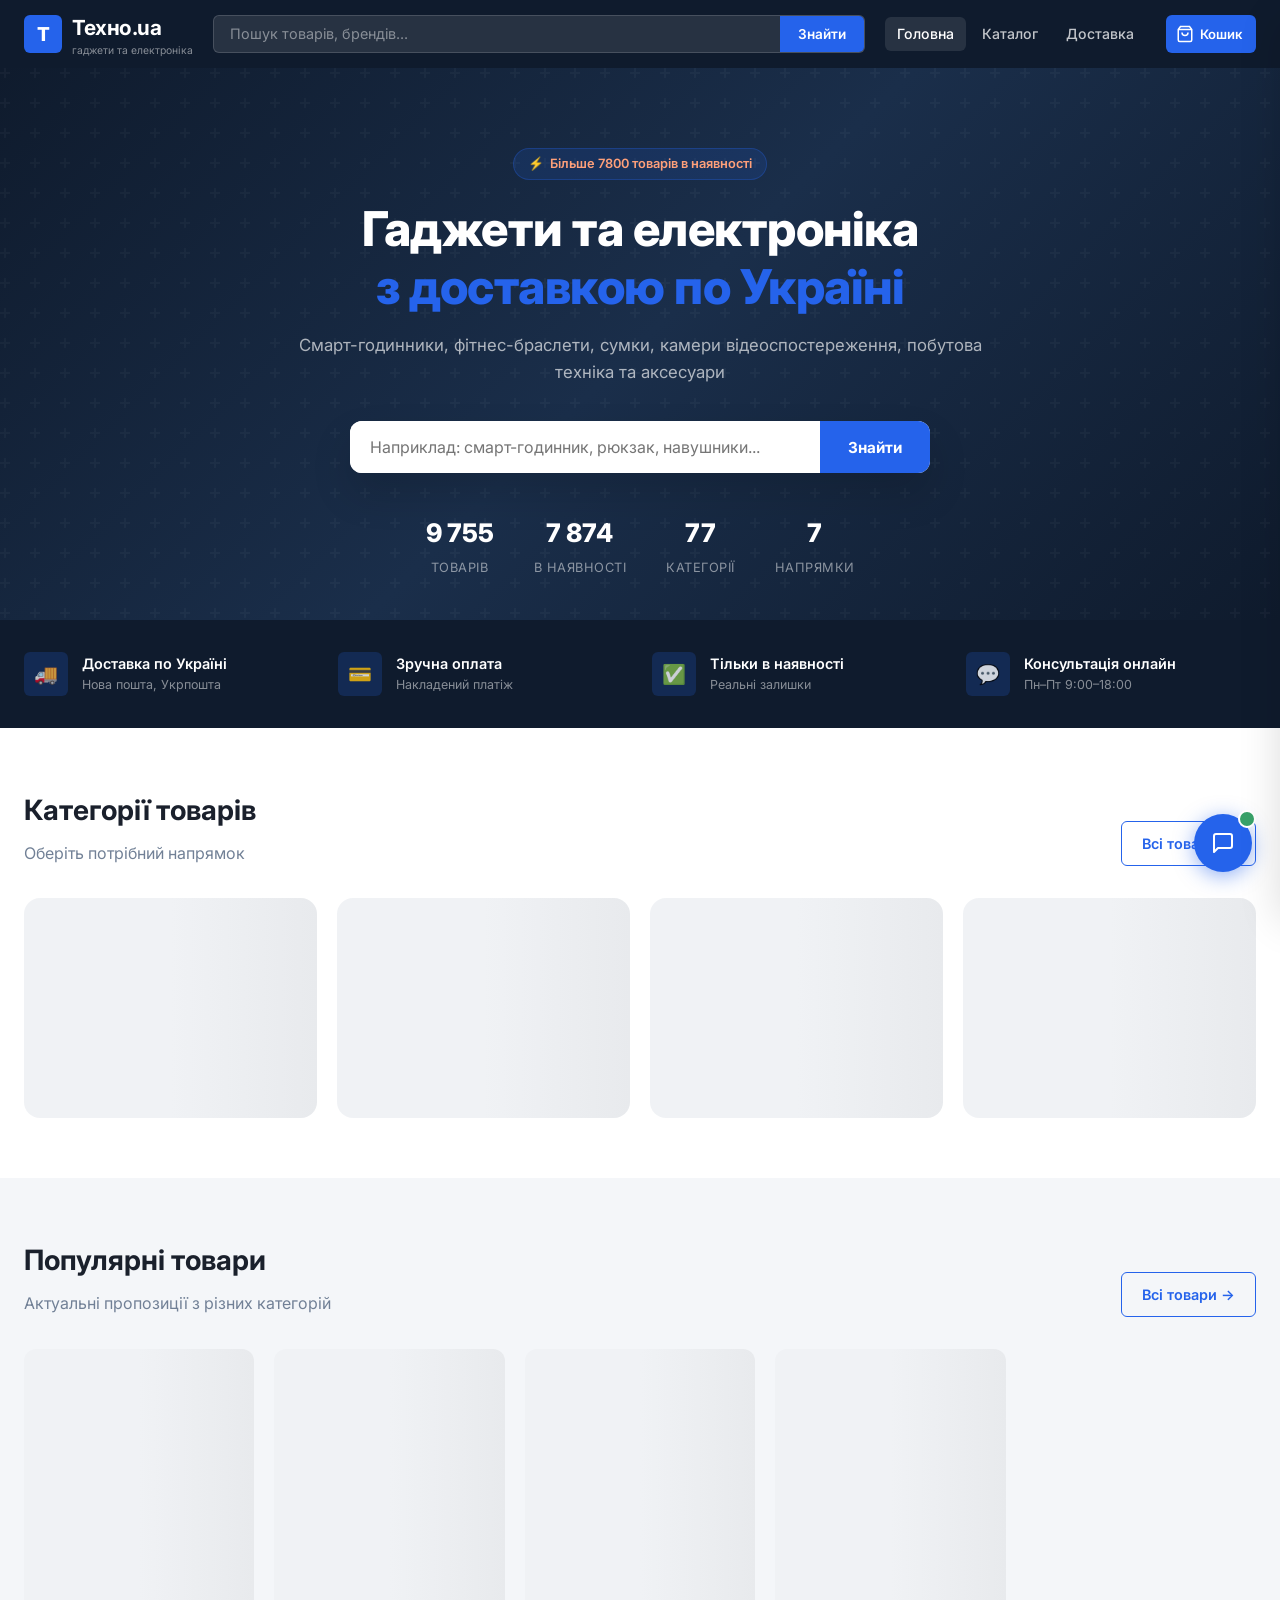
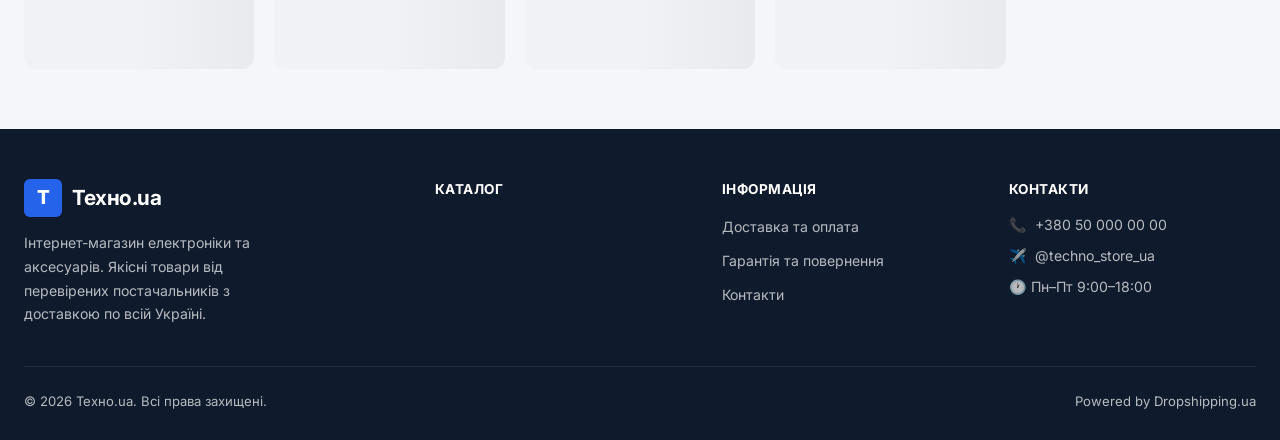
==== commit fd6dc6dd: "feat: GA4 G-HYHB7SKSX0, fix meta descriptions" ====
--- a/index.html
+++ b/index.html
@@ -2,17 +2,25 @@
 <html lang="uk">
 <head>
   <meta charset="UTF-8">
+  <!-- Google tag (gtag.js) -->
+  <script async src="https://www.googletagmanager.com/gtag/js?id=G-HYHB7SKSX0"></script>
+  <script>
+    window.dataLayer = window.dataLayer || [];
+    function gtag(){dataLayer.push(arguments);}
+    gtag('js', new Date());
+    gtag('config', 'G-HYHB7SKSX0');
+  </script>
   <meta name="viewport" content="width=device-width, initial-scale=1.0">
   <title>Техно.ua — Гаджети, годинники та електроніка з доставкою по Україні</title>
   <meta name="description" content="Інтернет-магазин електроніки та аксесуарів. Понад 7800 товарів в наявності: смарт-годинники, сумки, камери, побутова техніка. Доставка Новою Поштою по всій Україні.">
-  <link rel="canonical" href="https://techno-ua.store/">
+  <link rel="canonical" href="https://technoua.store/">
   <meta property="og:type" content="website">
-  <meta property="og:url" content="https://techno-ua.store/">
+  <meta property="og:url" content="https://technoua.store/">
   <meta property="og:title" content="Техно.ua — Гаджети та електроніка з доставкою">
   <meta property="og:description" content="Понад 7800 товарів в наявності: смарт-годинники, фітнес-браслети, сумки, камери, побутова техніка. Доставка по Україні.">
   <meta property="og:locale" content="uk_UA">
   <script type="application/ld+json">
-  {"@context":"https://schema.org","@type":"OnlineStore","name":"Техно.ua","description":"Інтернет-магазин електроніки та аксесуарів з доставкою по Україні","url":"https://techno-ua.store","areaServed":"UA","currenciesAccepted":"UAH"}
+  {"@context":"https://schema.org","@type":"OnlineStore","name":"Техно.ua","description":"Інтернет-магазин електроніки та аксесуарів з доставкою по Україні","url":"https://technoua.store","areaServed":"UA","currenciesAccepted":"UAH"}
   </script>
   <link rel="icon" type="image/svg+xml" href="favicon.svg">
   <link rel="preconnect" href="https://fonts.googleapis.com">
--- a/css/style.css
+++ b/css/style.css
@@ -87,7 +87,7 @@
   background: var(--accent);
   color: #fff;
 }
-.btn--primary:hover { background: var(--accent-hover); transform: translateY(-1px); box-shadow: 0 4px 12px rgba(232,93,38,.35); }
+.btn--primary:hover { background: var(--accent-hover); transform: translateY(-1px); box-shadow: 0 4px 12px rgba(37,99,235,.35); }
 .btn--secondary {
   background: transparent;
   color: var(--accent);
@@ -279,8 +279,8 @@
   display: inline-flex;
   align-items: center;
   gap: 6px;
-  background: rgba(232,93,38,.15);
-  border: 1px solid rgba(232,93,38,.3);
+  background: rgba(37,99,235,.15);
+  border: 1px solid rgba(37,99,235,.3);
   color: #ffa07a;
   padding: 5px 14px;
   border-radius: 20px;
@@ -1049,7 +1049,7 @@
   transition: border-color var(--transition);
 }
 .form-group input:focus,
-.form-group textarea:focus { border-color: var(--accent); box-shadow: 0 0 0 3px rgba(232,93,38,.1); }
+.form-group textarea:focus { border-color: var(--accent); box-shadow: 0 0 0 3px rgba(37,99,235,.1); }
 .form-group textarea { resize: vertical; min-height: 80px; }
 .form-group .hint { font-size: .78rem; color: var(--text-muted); margin-top: 4px; }
 
@@ -1080,7 +1080,7 @@
   width: 58px; height: 58px;
   background: var(--accent);
   border-radius: 50%;
-  box-shadow: 0 4px 20px rgba(232,93,38,.5);
+  box-shadow: 0 4px 20px rgba(37,99,235,.5);
   display: flex; align-items: center; justify-content: center;
   color: #fff;
   font-size: 1.4rem;
@@ -1089,7 +1089,7 @@
   transition: all var(--transition);
   border: none;
 }
-.chat-fab:hover { transform: scale(1.1); box-shadow: 0 6px 25px rgba(232,93,38,.6); }
+.chat-fab:hover { transform: scale(1.1); box-shadow: 0 6px 25px rgba(37,99,235,.6); }
 .chat-fab .badge {
   position: absolute;
   top: -4px; right: -4px;
@@ -1230,7 +1230,7 @@
 .chat-quick-btn {
   background: var(--accent-light);
   color: var(--accent);
-  border: 1px solid rgba(232,93,38,.2);
+  border: 1px solid rgba(37,99,235,.2);
   padding: 5px 12px;
   border-radius: 20px;
   font-size: .78rem;
@@ -1288,7 +1288,7 @@
 }
 .feature-item__icon {
   width: 44px; height: 44px;
-  background: rgba(232,93,38,.2);
+  background: rgba(37,99,235,.2);
   border-radius: var(--radius-sm);
   display: flex; align-items: center; justify-content: center;
   font-size: 1.2rem;
